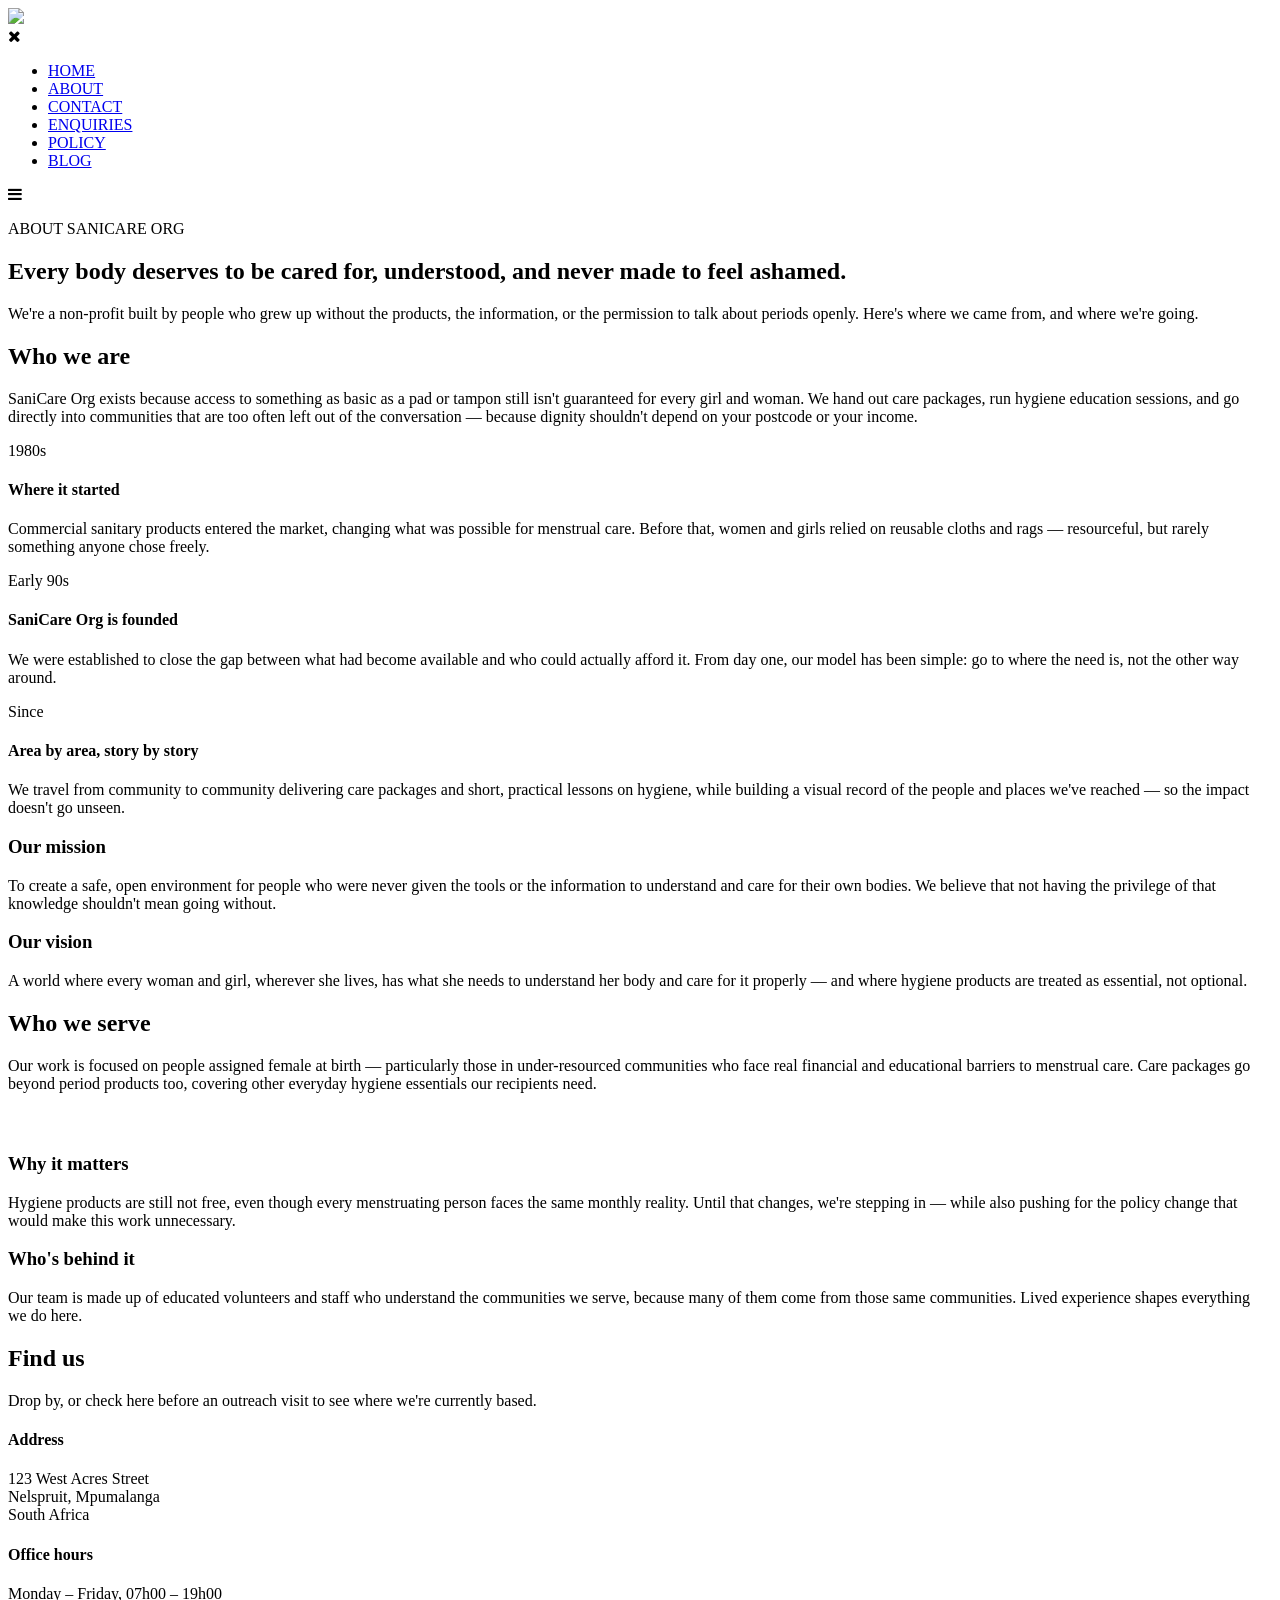
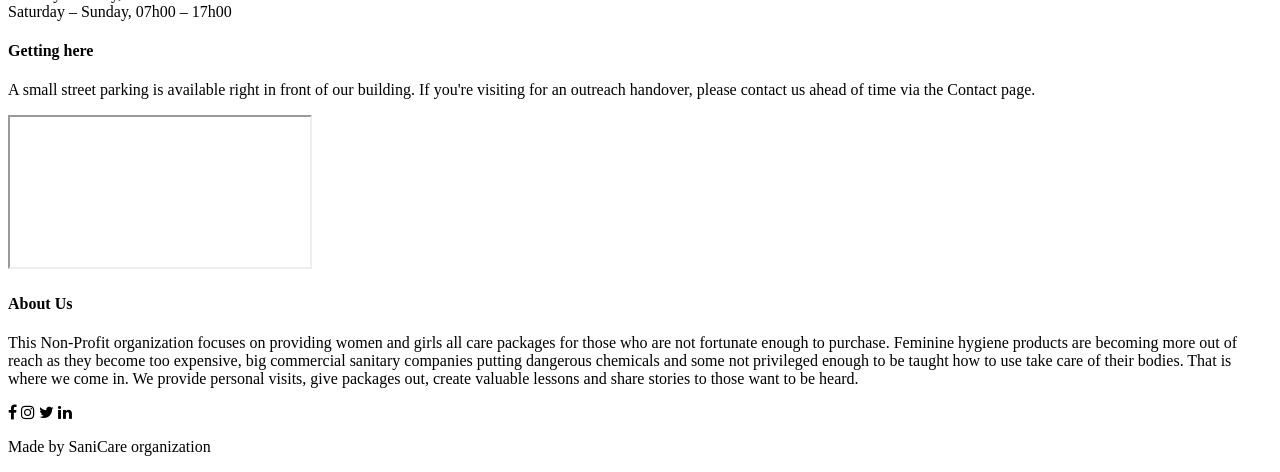
==== about.html @ ce64fb6d "Add files via upload" ====
<!DOCTYPE html>
<html lang="en">
<head>
    <meta charset="UTF-8">
    <meta name="viewport" content="width=device-width, initial-scale=1.0">
    <title>About Us | SaniCare Organization</title>
    <link rel="stylesheet" href="css_file\style.css">
    <link rel="stylesheet" href="https://cdnjs.cloudflare.com/ajax/libs/font-awesome/4.7.0/css/font-awesome.min.css">
</head>
<body>

    <section class="page-hero">
        <nav>
            <a href="index.html"><img src="_images\SaniCare Org Logo (1).png"></a>
            <div class="nav-links" id="navLinks">
                <i class="fa fa-times" onclick="hideMenu()"></i>
                <ul>
                    <li><a href="index.html">HOME</a></li>
                    <li><a href="about.html">ABOUT</a></li>
                    <li><a href="contact.html">CONTACT</a></li>
                    <li><a href="enquiries.html">ENQUIRIES</a></li>
                    <li><a href="policy.html">POLICY</a></li>
                    <li><a href="blog.html">BLOG</a></li>
                </ul>
            </div>
            <i class="fa fa-bars" onclick="showMenu()"></i>
        </nav>
        <p class="crumb">ABOUT SANICARE ORG</p>
        <h1>Every body deserves to be cared for, understood, and never made to feel ashamed.</h1>
        <p>We're a non-profit built by people who grew up without the products, the information, or the permission to talk about periods openly. Here's where we came from, and where we're going.</p>
    </section>

    <section class="about-intro">
        <h2>Who we are</h2>
        <p>SaniCare Org exists because access to something as basic as a pad or tampon still isn't guaranteed for every girl and woman. We hand out care packages, run hygiene education sessions, and go directly into communities that are too often left out of the conversation &mdash; because dignity shouldn't depend on your postcode or your income.</p>
    </section>

    <div class="about-timeline">
        <div class="timeline-item">
            <div class="timeline-mark">1980s</div>
            <div class="timeline-text">
                <h4>Where it started</h4>
                <p>Commercial sanitary products entered the market, changing what was possible for menstrual care. Before that, women and girls relied on reusable cloths and rags &mdash; resourceful, but rarely something anyone chose freely.</p>
            </div>
        </div>
        <div class="timeline-item">
            <div class="timeline-mark">Early 90s</div>
            <div class="timeline-text">
                <h4>SaniCare Org is founded</h4>
                <p>We were established to close the gap between what had become available and who could actually afford it. From day one, our model has been simple: go to where the need is, not the other way around.</p>
            </div>
        </div>
        <div class="timeline-item">
            <div class="timeline-mark">Since</div>
            <div class="timeline-text">
                <h4>Area by area, story by story</h4>
                <p>We travel from community to community delivering care packages and short, practical lessons on hygiene, while building a visual record of the people and places we've reached &mdash; so the impact doesn't go unseen.</p>
            </div>
        </div>
    </div>

    <div class="about-grid">
        <div class="about-card">
            <h3>Our mission</h3>
            <p>To create a safe, open environment for people who were never given the tools or the information to understand and care for their own bodies. We believe that not having the privilege of that knowledge shouldn't mean going without.</p>
        </div>
        <div class="about-card">
            <h3>Our vision</h3>
            <p>A world where every woman and girl, wherever she lives, has what she needs to understand her body and care for it properly &mdash; and where hygiene products are treated as essential, not optional.</p>
        </div>
    </div>

    <div class="about-audience">
        <h2>Who we serve</h2>
        <p>Our work is focused on people assigned female at birth &mdash; particularly those in under-resourced communities who face real financial and educational barriers to menstrual care. Care packages go beyond period products too, covering other everyday hygiene essentials our recipients need.</p>
    </div>

    <div class="about-grid" style="margin-top: 60px;">
        <div class="about-card">
            <h3>Why it matters</h3>
            <p>Hygiene products are still not free, even though every menstruating person faces the same monthly reality. Until that changes, we're stepping in &mdash; while also pushing for the policy change that would make this work unnecessary.</p>
        </div>
        <div class="about-card">
            <h3>Who's behind it</h3>
            <p>Our team is made up of educated volunteers and staff who understand the communities we serve, because many of them come from those same communities. Lived experience shapes everything we do here.</p>
        </div>
    </div>

    <section class="about-location">
        <h2>Find us</h2>
        <p class="location-lead">Drop by, or check here before an outreach visit to see where we're currently based.</p>

        <div class="location-wrap">
            <div class="location-info">
                <h4>Address</h4>
                <p>
                123 West Acres Street<br>
                Nelspruit, Mpumalanga<br>
                South Africa</p>

                <h4>Office hours</h4>
                <p>Monday &ndash; Friday, 07h00 &ndash; 19h00
                <br>Saturday &ndash; Sunday, 07h00 &ndash; 17h00</br>
                </p>

                <h4>Getting here</h4>
                <p>A small street parking is available right in front of our building. If you're visiting for an outreach handover, please contact us ahead of time via the Contact page.</p>
            </div>

            <div class="location-map">
                <iframe
                    src="https://maps.google.com/maps?q=Nelspruit,South+Africa&z=12&output=embed"
                    title="SaniCare Org Location Map"
                    loading="lazy"
                    referrerpolicy="no-referrer-when-downgrade">
                </iframe>
            </div>
        </div>
    </section>

    <section class="footer">
        <h4>About Us</h4>
        <p>This Non-Profit organization focuses on providing women and girls all care packages for those who are not fortunate enough to purchase. Feminine hygiene products are becoming more out of reach as they become too expensive, big commercial sanitary companies putting dangerous chemicals and some not privileged enough to be taught how to use take care of their bodies. That is where we come in. We provide personal visits, give packages out, create valuable lessons and share stories to those want to be heard.</p>
        <div class="icons">
            <i class="fa fa-facebook"></i>
            <i class="fa fa-instagram"></i>
            <i class="fa fa-twitter"></i>
            <i class="fa fa-linkedin"></i>
            <i class="fa fa-tiktok"></i>
        </div>
        <p>Made by SaniCare organization</p>
    </section>

    <script>
        var navLinks = document.getElementById("navLinks");
        function showMenu(){ navLinks.style.right = "0"; }
        function hideMenu(){ navLinks.style.right = "-200px"; }
    </script>
</body>
</html>
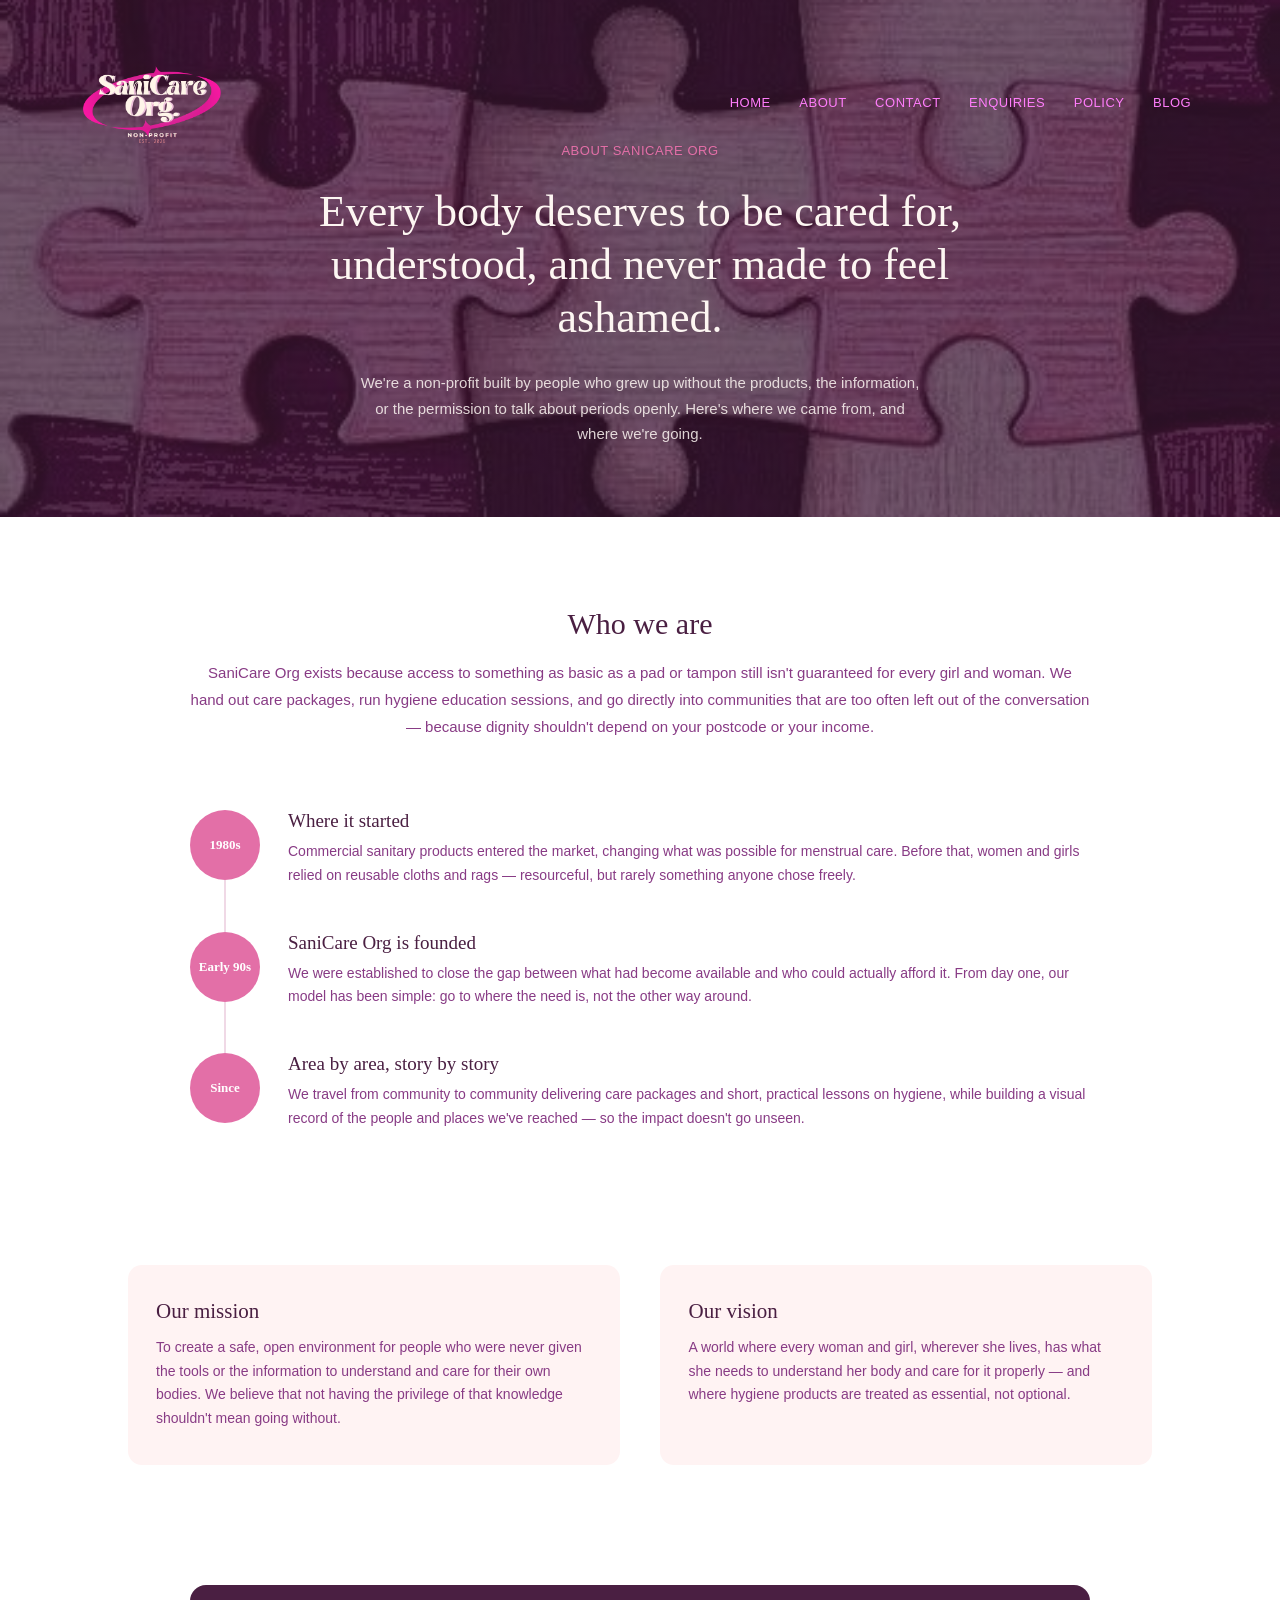
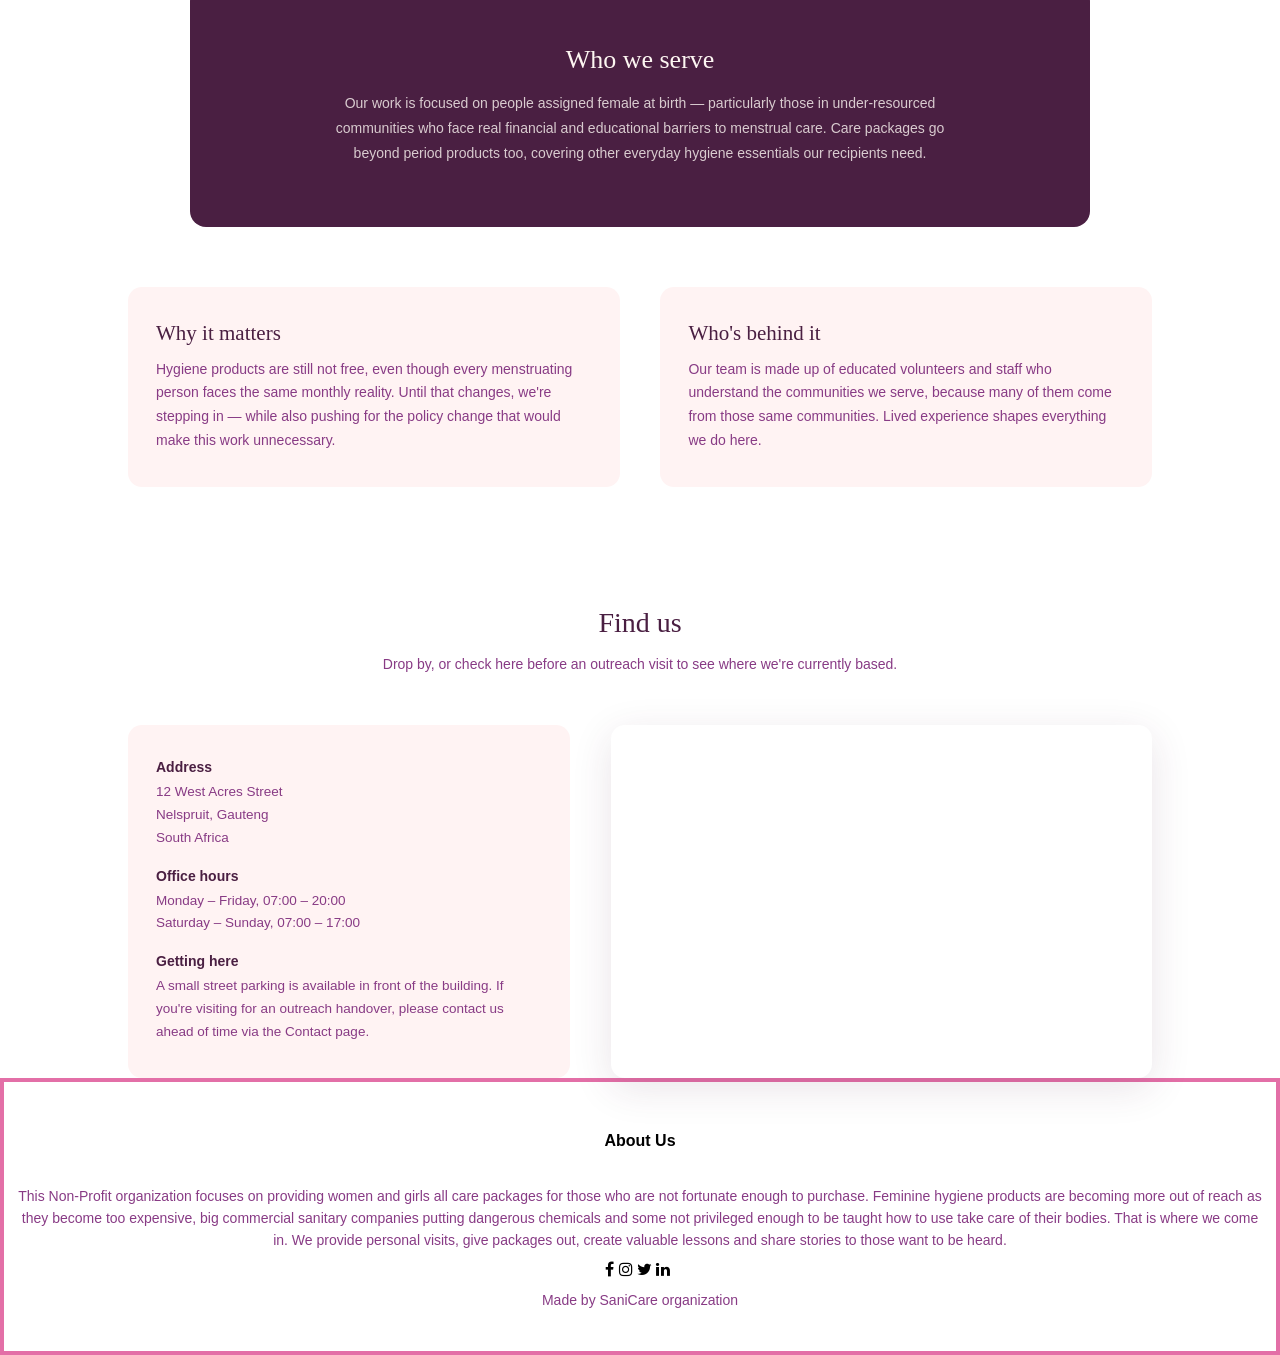
==== commit e7898963: "Add files via upload" ====
--- a/about.html
+++ b/about.html
@@ -4,14 +4,14 @@
     <meta charset="UTF-8">
     <meta name="viewport" content="width=device-width, initial-scale=1.0">
     <title>About Us | SaniCare Organization</title>
-    <link rel="stylesheet" href="css_file\style.css">
+    <link rel="stylesheet" href="css_file/style.css">
     <link rel="stylesheet" href="https://cdnjs.cloudflare.com/ajax/libs/font-awesome/4.7.0/css/font-awesome.min.css">
 </head>
 <body>
 
     <section class="page-hero">
         <nav>
-            <a href="index.html"><img src="_images\SaniCare Org Logo (1).png"></a>
+            <a href="index.html"><img src="_images/SaniCare Org Logo (1).png"></a>
             <div class="nav-links" id="navLinks">
                 <i class="fa fa-times" onclick="hideMenu()"></i>
                 <ul>
@@ -93,24 +93,23 @@
         <div class="location-wrap">
             <div class="location-info">
                 <h4>Address</h4>
-                <p>
-                123 West Acres Street<br>
-                Nelspruit, Mpumalanga<br>
+                <p>12 West Acres Street<br>
+                Nelspruit, Gauteng<br>
                 South Africa</p>
 
                 <h4>Office hours</h4>
-                <p>Monday &ndash; Friday, 07h00 &ndash; 19h00
-                <br>Saturday &ndash; Sunday, 07h00 &ndash; 17h00</br>
+                <p>Monday &ndash; Friday, 07:00 &ndash; 20:00
+                <br>Saturday &ndash; Sunday, 07:00 &ndash; 17:00</br>
                 </p>
 
                 <h4>Getting here</h4>
-                <p>A small street parking is available right in front of our building. If you're visiting for an outreach handover, please contact us ahead of time via the Contact page.</p>
+                <p>A small street parking is available in front of the building. If you're visiting for an outreach handover, please contact us ahead of time via the Contact page.</p>
             </div>
 
             <div class="location-map">
                 <iframe
                     src="https://maps.google.com/maps?q=Nelspruit,South+Africa&z=12&output=embed"
-                    title="SaniCare Org Location Map"
+                    title="SaniCare Org location map"
                     loading="lazy"
                     referrerpolicy="no-referrer-when-downgrade">
                 </iframe>
--- a/css_file/style.css
+++ b/css_file/style.css
@@ -0,0 +1,1353 @@
+@import url('https://fonts.googleapis.com/css2?family=Fraunces:opsz,wght@9..144,400;9..144,500;9..144,600&family=Work+Sans:wght@400;500;600&display=swap');
+
+*{
+    margin: 0;
+    padding: 0;
+}
+
+:root{
+    --plum: #4a1f42;
+    --rose: #e36fa7;
+    --rose-deep: #c14f85;
+    --cream: #fdf6f2;
+}
+
+body{
+    font-family: 'Work Sans', sans-serif;
+}
+
+.header{
+    min-height: 100vh;
+    width: 100%;
+    background-image: linear-gradient(rgba(58,22,50,0.6), rgba(58,22,50,0.6)), url("../_images/pink puzzle banner.jpg");
+    background-position: center;
+    background-size: cover;
+    position: relative;
+    overflow: hidden;
+}
+nav {
+    display: flex;
+    padding: 2% 6%;
+    justify-content: space-between;
+    align-items: center;
+}
+
+ nav img{
+    width: 150px;
+ }
+
+ .nav-links{
+    flex: 1;
+    text-align: right;
+ }
+
+ .nav-links ul li{
+    list-style: none;
+    display: inline-block;
+    padding: 8px 12px;
+    position: relative;
+ }
+
+ .nav-links ul li a{
+    color: #ff7dfb;
+    text-decoration: none;
+    font-family: 'Work Sans', sans-serif;
+    font-size: 13px;
+    font-weight: 500;
+    letter-spacing: 0.04em;
+ }
+
+.nav-links ul li::after{
+    content: '';
+    width: 0%;
+    height: 2px;
+    background: #e36fa7;
+    display: block;
+    margin: auto;
+    transition: width 1s ease;
+}
+
+.nav-links ul li:hover::after{
+    width: 100%;
+}
+
+.text-box{
+    width: 90%;
+    max-width: 720px;
+    color: var(--cream);
+    position: absolute;
+    top: 50%;
+    left: 50%;
+    transform: translate(-50%, -50%);
+    text-align: center;
+}
+
+.text-box h1{
+    font-family: 'Fraunces', serif;
+    font-weight: 500;
+    font-size: 52px;
+    line-height: 1.15;
+    letter-spacing: -0.01em;
+}
+
+.text-box h2{
+    font-family: 'Work Sans', sans-serif;
+    font-weight: 400;
+    font-size: 17px;
+    letter-spacing: 0.02em;
+    color: var(--rose);
+    margin-top: 18px;
+}
+
+.text-box p{
+    margin: 20px 0 12px;
+    font-size: 15px;
+    line-height: 1.7;
+    color: rgba(253, 246, 242, 0.85);
+    font-family: 'Work Sans', sans-serif;
+}
+
+.text-box h4{
+    font-family: 'Fraunces', serif;
+    font-weight: 400;
+    font-style: italic;
+    font-size: 18px;
+    line-height: 1.6;
+    color: var(--cream);
+    margin: 6px 0 36px;
+}
+
+.hero-btn{
+    display: inline-block;
+    text-decoration: none;
+    color: var(--plum);
+    border: none;
+    border-radius: 999px;
+    padding: 14px 38px;
+    font-family: 'Work Sans', sans-serif;
+    font-size: 14px;
+    font-weight: 600;
+    letter-spacing: 0.03em;
+    background: var(--cream);
+    position: relative;
+    cursor: pointer;
+    transition: background 0.25s ease, color 0.25s ease, transform 0.25s ease;
+}
+
+.hero-btn:hover{
+    background: var(--rose);
+    color: #fff;
+    transform: translateY(-2px);
+}
+
+nav .fa{
+    display: none;
+}
+
+@media(max-width: 700px){
+    .text-box h1{
+        font-size: 34px;
+    }
+
+    .text-box h4{
+        font-size: 15px;
+    }
+
+    .nav-links ul li{
+        display: block;
+    }
+
+    .nav-links{
+        position: absolute;
+        background: #e36fa7;
+        height: 100vh;
+        width: 200px;
+        top: 0;
+        right: -200px;
+        text-align: left;
+        z-index: 2;
+        transition: right 0.5s ease-in-out;
+    }
+
+nav .fa{
+    display: block;
+    color: #000000;
+    margin: 10px;
+    font-size: 22px;
+    cursor: pointer;
+    position: relative;
+    z-index: 3;
+ }
+
+ .nav-links ul{
+    padding: 30px;
+ }
+}
+
+/*--------- Services -------*/
+
+.services{
+    width: 80%;
+    margin: auto;
+    text-align: center;
+    padding-top: 100px;
+}
+h1{
+    font-size: 36px;
+    font-weight: 600;
+}
+
+p{
+    color: #883b85;
+    font-size: 14px;
+    font-weight: 300;
+    line-height: 22px;
+    padding: 10px;
+}
+
+.row{
+    margin-top: 5%;
+    display: flex;
+    justify-content: space-between;
+    flex-wrap: wrap;
+}
+
+.services-col{
+    flex-basis: 31%;
+    background: #fff3f3;
+    border-radius: 10px;
+    margin-bottom: 5%;
+    padding: 20px 12px;
+    box-sizing: border-box;
+    transition: 0.5s;
+}
+
+h3{
+    text-align: center;
+    font-weight: 600;
+    margin: 10px 0;
+}
+
+.services-col:hover{
+    box-shadow: 0 0 20px 0px rgba(0, 0, 0, 0.2);
+
+}
+
+@media(max-width: 700px){
+    .row{
+        flex-direction: column;
+    }
+}
+
+/*--------- Pay Methods -------*/
+
+.paymethods{
+    width: 80%;
+    margin: auto;
+    text-align: center;
+    padding-top: 50px;
+}
+
+.paymethods-col{
+    flex-basis: 32%;
+    border-radius: 10px;
+    margin-bottom: 30px;
+    position: relative;
+    overflow: hidden;
+}
+
+.paymethods-col img{
+    width: 100%;
+    display: block;
+}
+
+.layer{
+    background: rgba(226, 0, 0, 0.7);
+    height: 100%;
+    width: 100%;
+    position: absolute;
+    top: 0;
+    left: 0;
+}
+
+.layer:hover{
+    background: rgba(226, 0, 0, 0.7);
+}
+
+.layer h3{
+    width: 100%;
+    font-weight: 500;
+    color: bisque;
+    font-size: 26px;
+    bottom: 0;
+    left: 50%;
+    transform: translateX(-50%);
+    position: absolute;
+    transition: 0.5s;
+}
+
+.layer:hover h3{
+bottom: 49%;
+opacity: 1;
+}
+
+/*--------- Email Subscription -------*/
+
+.emailsubscription{
+    margin: 100px auto;
+    width: 80%;
+    background-image: linear-gradient(rgba(0,0,0,0.7), rgba(0,0,0,0.7)), url("../_images/women in pink.jpg");
+    background-position: center;
+    background-size: cover;
+    border-radius: 10px;
+    text-align: center;
+    padding: 100px 0;
+}
+
+.emailsubscription h2{
+    color: #fff;
+    margin-bottom: 12px;
+    padding: 0;
+    font-family: 'Fraunces', serif;
+    font-weight: 500;
+    font-size: 34px;
+}
+
+.emailsubscription p{
+    color: rgba(255,255,255,0.85);
+    margin-bottom: 36px;
+}
+
+.subscribe-form{
+    display: flex;
+    justify-content: center;
+    align-items: center;
+    gap: 12px;
+    flex-wrap: wrap;
+}
+
+.subscribe-input{
+    font-family: 'Work Sans', sans-serif;
+    font-size: 14px;
+    color: var(--plum);
+    background: var(--cream);
+    border: none;
+    border-radius: 999px;
+    padding: 14px 24px;
+    width: 320px;
+    max-width: 80vw;
+}
+
+.subscribe-input::placeholder{
+    color: #a3819c;
+}
+
+.subscribe-input:focus{
+    outline: 2px solid var(--rose);
+    outline-offset: 2px;
+}
+
+.subscribe-btn{
+    font-family: 'Work Sans', sans-serif;
+    font-size: 14px;
+    font-weight: 600;
+    letter-spacing: 0.03em;
+    color: #fff;
+    background: var(--rose);
+    border: none;
+    border-radius: 999px;
+    padding: 14px 32px;
+    cursor: pointer;
+    transition: background 0.25s ease, transform 0.25s ease;
+}
+
+.subscribe-btn:hover{
+    background: var(--rose-deep);
+    transform: translateY(-2px);
+}
+
+@media(max-width: 700px){
+    .emailsubscription h2{
+        font-size: 24px;
+    }
+
+    .subscribe-form{
+        flex-direction: column;
+    }
+
+    .subscribe-input{
+        width: 80vw;
+    }
+}
+
+/* ------------ Footer ----------*/
+
+.footer{
+    width: 100%;
+    box-sizing: border-box;
+    text-align: center;
+    padding: 30px 0;
+    border: 4px solid var(--rose);
+}
+
+.footer h4{
+    margin-bottom: 25px;
+    margin-top: 20px;
+    font-weight: 600;
+}
+
+/* ------------ Login / Signup ----------*/
+
+.auth-page{
+    min-height: 100vh;
+    width: 100%;
+    background: linear-gradient(rgba(58,22,50,0.06), rgba(58,22,50,0.06)), var(--cream);
+}
+
+.auth-page nav{
+    padding: 2% 6%;
+}
+
+.auth-wrap{
+    display: flex;
+    justify-content: center;
+    align-items: center;
+    padding: 40px 20px 80px;
+}
+
+.auth-card{
+    width: 100%;
+    max-width: 420px;
+    background: #fff;
+    border-radius: 16px;
+    padding: 40px 36px;
+    box-shadow: 0 10px 40px rgba(74, 31, 66, 0.12);
+}
+
+.auth-tabs{
+    display: flex;
+    background: #fff3f3;
+    border-radius: 999px;
+    padding: 4px;
+    margin-bottom: 32px;
+}
+
+.auth-tab{
+    flex: 1;
+    border: none;
+    background: transparent;
+    font-family: 'Work Sans', sans-serif;
+    font-size: 14px;
+    font-weight: 600;
+    color: var(--plum);
+    padding: 10px 0;
+    border-radius: 999px;
+    cursor: pointer;
+    transition: background 0.25s ease, color 0.25s ease;
+}
+
+.auth-tab.active{
+    background: var(--rose);
+    color: #fff;
+}
+
+.auth-form h2{
+    font-family: 'Fraunces', serif;
+    font-weight: 500;
+    font-size: 28px;
+    color: var(--plum);
+    text-align: center;
+}
+
+.auth-subtext{
+    text-align: center;
+    color: #883b85;
+    font-size: 13px;
+    margin: 8px 0 28px;
+    padding: 0;
+}
+
+.auth-form label{
+    display: block;
+    font-family: 'Work Sans', sans-serif;
+    font-size: 12px;
+    font-weight: 600;
+    color: var(--plum);
+    margin: 16px 0 6px;
+    text-align: left;
+}
+
+.auth-form input{
+    width: 100%;
+    box-sizing: border-box;
+    font-family: 'Work Sans', sans-serif;
+    font-size: 14px;
+    color: var(--plum);
+    background: #fdf6f2;
+    border: 1px solid #f0d9e6;
+    border-radius: 10px;
+    padding: 12px 16px;
+}
+
+.auth-form input:focus{
+    outline: none;
+    border-color: var(--rose);
+}
+
+.auth-submit{
+    width: 100%;
+    margin-top: 28px;
+    font-family: 'Work Sans', sans-serif;
+    font-size: 14px;
+    font-weight: 600;
+    letter-spacing: 0.03em;
+    color: #fff;
+    background: var(--rose);
+    border: none;
+    border-radius: 999px;
+    padding: 14px 0;
+    cursor: pointer;
+    transition: background 0.25s ease, transform 0.25s ease;
+}
+
+.auth-submit:hover{
+    background: var(--rose-deep);
+    transform: translateY(-2px);
+}
+
+.auth-switch{
+    text-align: center;
+    font-size: 13px;
+    color: #883b85;
+    margin-top: 20px;
+    padding: 0;
+}
+
+.auth-switch a{
+    color: var(--rose-deep);
+    font-weight: 600;
+    text-decoration: none;
+}
+/* ==========================================================
+   Interior Page Hero (About / Contact / Enquiries / Policy / Blog)
+   ========================================================== */
+
+.page-hero{
+    min-height: 46vh;
+    width: 100%;
+    background-image: linear-gradient(rgba(58,22,50,0.72), rgba(58,22,50,0.72)), url("../_images/pink puzzle banner.jpg");
+    background-position: center;
+    background-size: cover;
+    display: flex;
+    flex-direction: column;
+    align-items: center;
+    justify-content: center;
+    text-align: center;
+    padding: 40px 20px 60px;
+    box-sizing: border-box;
+}
+
+.page-hero nav{
+    width: 100%;
+    position: absolute;
+    top: 0;
+    left: 0;
+    padding: 2% 6%;
+    box-sizing: border-box;
+}
+
+.page-hero .crumb{
+    color: var(--rose);
+    font-family: 'Work Sans', sans-serif;
+    font-size: 13px;
+    font-weight: 500;
+    letter-spacing: 0.04em;
+    margin-top: 90px;
+}
+
+.page-hero h1{
+    font-family: 'Fraunces', serif;
+    font-weight: 500;
+    font-size: 44px;
+    color: var(--cream);
+    line-height: 1.2;
+    margin-top: 14px;
+    max-width: 680px;
+}
+
+.page-hero p{
+    color: rgba(253,246,242,0.85);
+    max-width: 560px;
+    margin: 16px auto 0;
+    font-size: 15px;
+    line-height: 1.7;
+}
+
+@media(max-width: 700px){
+    .page-hero h1{ font-size: 30px; }
+    .page-hero{ min-height: 40vh; }
+}
+
+/* ==========================================================
+   About Page
+   ========================================================== */
+
+.about-intro{
+    width: 78%;
+    max-width: 900px;
+    margin: 90px auto 0;
+    text-align: center;
+}
+
+.about-intro h2{
+    font-family: 'Fraunces', serif;
+    font-weight: 500;
+    font-size: 30px;
+    color: var(--plum);
+}
+
+.about-intro p{
+    font-size: 15px;
+    line-height: 1.8;
+    color: #883b85;
+    margin-top: 18px;
+    padding: 0;
+}
+
+.about-timeline{
+    width: 80%;
+    max-width: 900px;
+    margin: 70px auto 0;
+}
+
+.timeline-item{
+    display: flex;
+    gap: 28px;
+    padding-bottom: 44px;
+    position: relative;
+}
+
+.timeline-item::before{
+    content: '';
+    position: absolute;
+    left: 34px;
+    top: 70px;
+    bottom: 0;
+    width: 2px;
+    background: #f0d9e6;
+}
+
+.timeline-item:last-child::before{
+    display: none;
+}
+
+.timeline-mark{
+    flex-shrink: 0;
+    width: 70px;
+    height: 70px;
+    border-radius: 50%;
+    background: var(--rose);
+    color: #fff;
+    display: flex;
+    align-items: center;
+    justify-content: center;
+    font-family: 'Fraunces', serif;
+    font-size: 13px;
+    font-weight: 600;
+    text-align: center;
+}
+
+.timeline-text h4{
+    font-family: 'Fraunces', serif;
+    font-weight: 500;
+    color: var(--plum);
+    font-size: 19px;
+    margin-bottom: 8px;
+}
+
+.timeline-text p{
+    color: #883b85;
+    font-size: 14px;
+    line-height: 1.7;
+    padding: 0;
+}
+
+.about-grid{
+    width: 80%;
+    max-width: 1100px;
+    margin: 90px auto 0;
+    display: flex;
+    gap: 4%;
+    flex-wrap: wrap;
+}
+
+.about-card{
+    flex: 1;
+    min-width: 260px;
+    background: #fff3f3;
+    border-radius: 14px;
+    padding: 34px 28px;
+    margin-bottom: 30px;
+    box-sizing: border-box;
+}
+
+.about-card h3{
+    font-family: 'Fraunces', serif;
+    font-weight: 500;
+    color: var(--plum);
+    text-align: left;
+    font-size: 21px;
+    margin: 0 0 12px;
+}
+
+.about-card p{
+    color: #883b85;
+    font-size: 14px;
+    line-height: 1.7;
+    padding: 0;
+}
+
+.about-audience{
+    width: 80%;
+    max-width: 900px;
+    margin: 90px auto 0;
+    text-align: center;
+    background: var(--plum);
+    border-radius: 16px;
+    padding: 60px 40px;
+    box-sizing: border-box;
+}
+
+.about-audience h2{
+    font-family: 'Fraunces', serif;
+    font-weight: 500;
+    font-size: 26px;
+    color: var(--cream);
+}
+
+.about-audience p{
+    color: rgba(253,246,242,0.8);
+    font-size: 14px;
+    line-height: 1.8;
+    max-width: 620px;
+    margin: 16px auto 0;
+    padding: 0;
+}
+
+@media(max-width: 700px){
+    .timeline-item{ gap: 18px; }
+    .timeline-mark{ width: 56px; height: 56px; font-size: 11px; }
+}
+
+/* ==========================================================
+   Contact Page
+   ========================================================== */
+
+.contact-wrap{
+    width: 82%;
+    max-width: 1100px;
+    margin: 90px auto;
+    display: flex;
+    gap: 5%;
+    flex-wrap: wrap;
+}
+
+.contact-info{
+    flex: 1;
+    min-width: 280px;
+}
+
+.contact-info h2{
+    font-family: 'Fraunces', serif;
+    font-weight: 500;
+    font-size: 28px;
+    color: var(--plum);
+    text-align: left;
+}
+
+.contact-info > p{
+    color: #883b85;
+    font-size: 14px;
+    line-height: 1.8;
+    text-align: left;
+    padding: 14px 0 30px;
+}
+
+.contact-detail{
+    display: flex;
+    align-items: flex-start;
+    gap: 16px;
+    margin-bottom: 26px;
+}
+
+.contact-detail i{
+    width: 42px;
+    height: 42px;
+    flex-shrink: 0;
+    border-radius: 50%;
+    background: #fff3f3;
+    color: var(--rose-deep);
+    display: flex;
+    align-items: center;
+    justify-content: center;
+    font-size: 16px;
+}
+
+.contact-detail h4{
+    font-family: 'Work Sans', sans-serif;
+    font-weight: 600;
+    color: var(--plum);
+    font-size: 14px;
+    margin-bottom: 4px;
+}
+
+.contact-detail p{
+    color: #883b85;
+    font-size: 13px;
+    line-height: 1.6;
+    padding: 0;
+    text-align: left;
+}
+
+.contact-detail a{
+    color: #883b85;
+    text-decoration: none;
+}
+
+.contact-social{
+    display: flex;
+    gap: 14px;
+    margin-top: 30px;
+}
+
+.contact-social i{
+    width: 38px;
+    height: 38px;
+    border-radius: 50%;
+    background: var(--rose);
+    color: #fff;
+    display: flex;
+    align-items: center;
+    justify-content: center;
+    cursor: pointer;
+    transition: background 0.25s ease, transform 0.25s ease;
+}
+
+.contact-social i:hover{
+    background: var(--rose-deep);
+    transform: translateY(-2px);
+}
+
+.contact-form-card{
+    flex: 1;
+    min-width: 300px;
+    background: #fff;
+    border-radius: 16px;
+    padding: 40px 36px;
+    box-shadow: 0 10px 40px rgba(74, 31, 66, 0.1);
+    box-sizing: border-box;
+    height: fit-content;
+}
+
+.contact-form-card h3{
+    font-family: 'Fraunces', serif;
+    font-weight: 500;
+    color: var(--plum);
+    text-align: left;
+    font-size: 20px;
+    margin-bottom: 22px;
+}
+
+.contact-form-card label{
+    display: block;
+    font-family: 'Work Sans', sans-serif;
+    font-size: 12px;
+    font-weight: 600;
+    color: var(--plum);
+    margin: 16px 0 6px;
+    text-align: left;
+}
+
+.contact-form-card label:first-of-type{
+    margin-top: 0;
+}
+
+.contact-form-card input,
+.contact-form-card select,
+.contact-form-card textarea{
+    width: 100%;
+    box-sizing: border-box;
+    font-family: 'Work Sans', sans-serif;
+    font-size: 14px;
+    color: var(--plum);
+    background: #fdf6f2;
+    border: 1px solid #f0d9e6;
+    border-radius: 10px;
+    padding: 12px 16px;
+    resize: vertical;
+}
+
+.contact-form-card input:focus,
+.contact-form-card select:focus,
+.contact-form-card textarea:focus{
+    outline: none;
+    border-color: var(--rose);
+}
+
+.contact-submit{
+    width: 100%;
+    margin-top: 26px;
+    font-family: 'Work Sans', sans-serif;
+    font-size: 14px;
+    font-weight: 600;
+    letter-spacing: 0.03em;
+    color: #fff;
+    background: var(--rose);
+    border: none;
+    border-radius: 999px;
+    padding: 14px 0;
+    cursor: pointer;
+    transition: background 0.25s ease, transform 0.25s ease;
+}
+
+.contact-submit:hover{
+    background: var(--rose-deep);
+    transform: translateY(-2px);
+}
+
+@media(max-width: 700px){
+    .contact-wrap{ margin: 60px auto; }
+}
+
+/* ==========================================================
+   Enquiries Page
+   ========================================================== */
+
+.enquiry-alert{
+    width: 80%;
+    max-width: 900px;
+    margin: 70px auto 0;
+    background: #fff3f3;
+    border-left: 4px solid var(--rose);
+    border-radius: 8px;
+    padding: 22px 28px;
+    box-sizing: border-box;
+    display: flex;
+    align-items: flex-start;
+    gap: 16px;
+}
+
+.enquiry-alert i{
+    color: var(--rose-deep);
+    font-size: 20px;
+    margin-top: 2px;
+}
+
+.enquiry-alert p{
+    color: var(--plum);
+    font-size: 13.5px;
+    line-height: 1.7;
+    padding: 0;
+    text-align: left;
+}
+
+.enquiry-categories{
+    width: 80%;
+    max-width: 1100px;
+    margin: 60px auto 0;
+    display: flex;
+    justify-content: space-between;
+    flex-wrap: wrap;
+}
+
+.enquiry-cat{
+    flex-basis: 23%;
+    background: #fff3f3;
+    border-radius: 10px;
+    padding: 26px 18px;
+    margin-bottom: 24px;
+    box-sizing: border-box;
+    text-align: center;
+    transition: 0.4s;
+}
+
+.enquiry-cat:hover{
+    box-shadow: 0 0 20px 0px rgba(0,0,0,0.12);
+}
+
+.enquiry-cat i{
+    font-size: 24px;
+    color: var(--rose-deep);
+    margin-bottom: 12px;
+    display: block;
+}
+
+.enquiry-cat h4{
+    font-family: 'Work Sans', sans-serif;
+    font-weight: 600;
+    color: var(--plum);
+    font-size: 14px;
+    margin-bottom: 8px;
+}
+
+.enquiry-cat p{
+    font-size: 12.5px;
+    color: #883b85;
+    line-height: 1.6;
+    padding: 0;
+}
+
+.enquiry-form-section{
+    width: 70%;
+    max-width: 760px;
+    margin: 80px auto 100px;
+    background: #fff;
+    border-radius: 16px;
+    padding: 48px 44px;
+    box-shadow: 0 10px 40px rgba(74, 31, 66, 0.1);
+    box-sizing: border-box;
+}
+
+.enquiry-form-section h2{
+    font-family: 'Fraunces', serif;
+    font-weight: 500;
+    font-size: 26px;
+    color: var(--plum);
+    text-align: left;
+}
+
+.enquiry-form-section > p{
+    color: #883b85;
+    font-size: 13.5px;
+    text-align: left;
+    padding: 10px 0 10px;
+}
+
+.enquiry-form-section label{
+    display: block;
+    font-family: 'Work Sans', sans-serif;
+    font-size: 12px;
+    font-weight: 600;
+    color: var(--plum);
+    margin: 18px 0 6px;
+    text-align: left;
+}
+
+.enquiry-form-section input,
+.enquiry-form-section select,
+.enquiry-form-section textarea{
+    width: 100%;
+    box-sizing: border-box;
+    font-family: 'Work Sans', sans-serif;
+    font-size: 14px;
+    color: var(--plum);
+    background: #fdf6f2;
+    border: 1px solid #f0d9e6;
+    border-radius: 10px;
+    padding: 12px 16px;
+    resize: vertical;
+}
+
+.enquiry-form-section input:focus,
+.enquiry-form-section select:focus,
+.enquiry-form-section textarea:focus{
+    outline: none;
+    border-color: var(--rose);
+}
+
+.enquiry-row{
+    display: flex;
+    gap: 20px;
+}
+
+.enquiry-row > div{
+    flex: 1;
+}
+
+.enquiry-submit{
+    width: 100%;
+    margin-top: 28px;
+    font-family: 'Work Sans', sans-serif;
+    font-size: 14px;
+    font-weight: 600;
+    letter-spacing: 0.03em;
+    color: #fff;
+    background: var(--rose);
+    border: none;
+    border-radius: 999px;
+    padding: 14px 0;
+    cursor: pointer;
+    transition: background 0.25s ease, transform 0.25s ease;
+}
+
+.enquiry-submit:hover{
+    background: var(--rose-deep);
+    transform: translateY(-2px);
+}
+
+@media(max-width: 700px){
+    .enquiry-cat{ flex-basis: 47%; }
+    .enquiry-form-section{ width: 88%; padding: 34px 24px; }
+    .enquiry-row{ flex-direction: column; gap: 0; }
+}
+
+/* ==========================================================
+   Policy Page
+   ========================================================== */
+
+.policy-wrap{
+    width: 78%;
+    max-width: 880px;
+    margin: 90px auto 100px;
+}
+
+.policy-updated{
+    text-align: center;
+    color: #a3819c;
+    font-size: 12.5px;
+    letter-spacing: 0.03em;
+    margin-bottom: 50px;
+}
+
+.policy-section{
+    padding-bottom: 46px;
+    margin-bottom: 46px;
+    border-bottom: 1px solid #f0d9e6;
+}
+
+.policy-section:last-child{
+    border-bottom: none;
+}
+
+.policy-section h2{
+    font-family: 'Fraunces', serif;
+    font-weight: 500;
+    font-size: 23px;
+    color: var(--plum);
+    text-align: left;
+    margin-bottom: 16px;
+}
+
+.policy-section p{
+    color: #883b85;
+    font-size: 14px;
+    line-height: 1.8;
+    text-align: left;
+    padding: 0 0 14px;
+}
+
+.policy-section ul{
+    padding: 0 0 4px 20px;
+}
+
+.policy-section li{
+    color: #883b85;
+    font-size: 14px;
+    line-height: 1.8;
+    margin-bottom: 6px;
+}
+
+/* ==========================================================
+   Blog Page
+   ========================================================== */
+
+.blog-intro{
+    width: 78%;
+    max-width: 800px;
+    margin: 90px auto 0;
+    text-align: center;
+}
+
+.blog-intro h2{
+    font-family: 'Fraunces', serif;
+    font-weight: 500;
+    font-size: 30px;
+    color: var(--plum);
+}
+
+.blog-intro p{
+    color: #883b85;
+    font-size: 15px;
+    line-height: 1.8;
+    margin-top: 16px;
+    padding: 0;
+}
+
+.blog-grid{
+    width: 82%;
+    max-width: 1100px;
+    margin: 70px auto 100px;
+    display: flex;
+    flex-wrap: wrap;
+    justify-content: space-between;
+}
+
+.blog-card{
+    flex-basis: 31%;
+    margin-bottom: 5%;
+    background: #fff;
+    border-radius: 14px;
+    overflow: hidden;
+    box-shadow: 0 6px 24px rgba(74, 31, 66, 0.08);
+    transition: transform 0.35s ease, box-shadow 0.35s ease;
+}
+
+.blog-card:hover{
+    transform: translateY(-4px);
+    box-shadow: 0 14px 34px rgba(74, 31, 66, 0.14);
+}
+
+.blog-thumb{
+    height: 150px;
+    width: 100%;
+    display: flex;
+    align-items: center;
+    justify-content: center;
+}
+
+.blog-thumb i{
+    font-size: 30px;
+    color: rgba(255,255,255,0.9);
+}
+
+.thumb-1{ background: linear-gradient(135deg, var(--rose), var(--rose-deep)); }
+.thumb-2{ background: linear-gradient(135deg, var(--plum), #6b2f5f); }
+.thumb-3{ background: linear-gradient(135deg, #e8a9c4, var(--rose)); }
+.thumb-4{ background: linear-gradient(135deg, var(--rose-deep), var(--plum)); }
+.thumb-5{ background: linear-gradient(135deg, #f0b4cf, var(--rose-deep)); }
+.thumb-6{ background: linear-gradient(135deg, #6b2f5f, var(--plum)); }
+
+.blog-card-body{
+    padding: 24px 22px 28px;
+    text-align: left;
+}
+
+.blog-tag{
+    display: inline-block;
+    color: var(--rose-deep);
+    font-size: 11px;
+    font-weight: 600;
+    letter-spacing: 0.03em;
+    margin-bottom: 10px;
+}
+
+.blog-card-body h3{
+    font-family: 'Fraunces', serif;
+    font-weight: 500;
+    text-align: left;
+    font-size: 17px;
+    color: var(--plum);
+    margin: 0 0 10px;
+}
+
+.blog-card-body p{
+    color: #883b85;
+    font-size: 13px;
+    line-height: 1.7;
+    padding: 0 0 16px;
+}
+
+.blog-meta{
+    display: flex;
+    justify-content: space-between;
+    align-items: center;
+    font-size: 11.5px;
+    color: #a3819c;
+}
+
+.blog-meta a{
+    color: var(--rose-deep);
+    font-weight: 600;
+    text-decoration: none;
+}
+
+@media(max-width: 700px){
+    .blog-grid{ flex-direction: column; }
+    .blog-card{ flex-basis: 100%; }
+}
+
+/* ==========================================================
+   About Page - Location / Map
+   ========================================================== */
+
+.about-location{
+    width: 80%;
+    max-width: 1100px;
+    margin: 90px auto 0;
+}
+
+.about-location > h2{
+    font-family: 'Fraunces', serif;
+    font-weight: 500;
+    font-size: 28px;
+    color: var(--plum);
+    text-align: center;
+}
+
+.about-location > p.location-lead{
+    text-align: center;
+    color: #883b85;
+    font-size: 14px;
+    max-width: 560px;
+    margin: 14px auto 0;
+    padding: 0;
+}
+
+.location-wrap{
+    display: flex;
+    gap: 4%;
+    margin-top: 50px;
+    flex-wrap: wrap;
+}
+
+.location-info{
+    flex: 1;
+    min-width: 260px;
+    background: #fff3f3;
+    border-radius: 14px;
+    padding: 34px 28px;
+    box-sizing: border-box;
+    align-self: flex-start;
+}
+
+.location-info h4{
+    font-family: 'Work Sans', sans-serif;
+    font-weight: 600;
+    color: var(--plum);
+    font-size: 14px;
+    margin: 18px 0 6px;
+}
+
+.location-info h4:first-child{
+    margin-top: 0;
+}
+
+.location-info p{
+    color: #883b85;
+    font-size: 13.5px;
+    line-height: 1.7;
+    text-align: left;
+    padding: 0;
+}
+
+.location-map{
+    flex: 1.4;
+    min-width: 280px;
+    border-radius: 14px;
+    overflow: hidden;
+    box-shadow: 0 10px 40px rgba(74, 31, 66, 0.12);
+    line-height: 0;
+}
+
+.location-map iframe{
+    width: 100%;
+    height: 100%;
+    min-height: 320px;
+    border: 0;
+    display: block;
+}
+
+@media(max-width: 700px){
+    .location-wrap{ margin-top: 34px; }
+    .location-map iframe{ min-height: 260px; }
+}
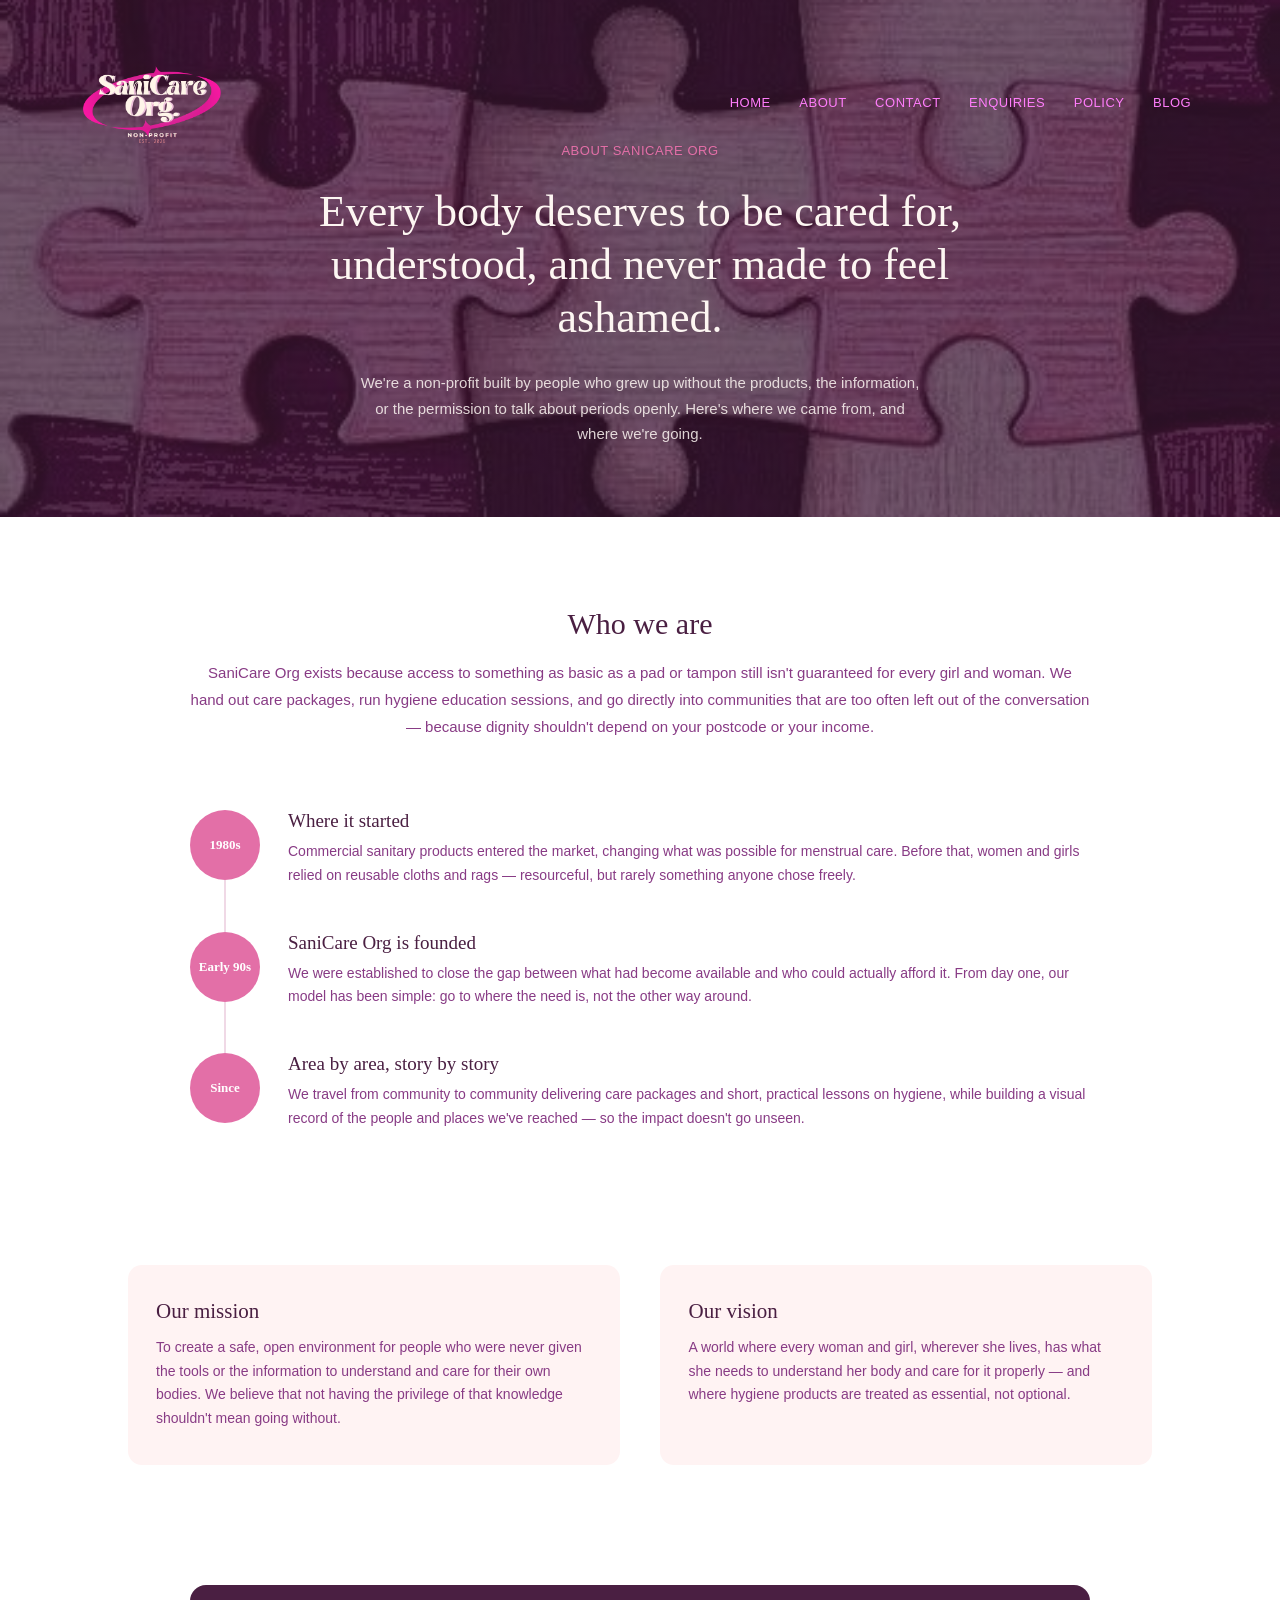
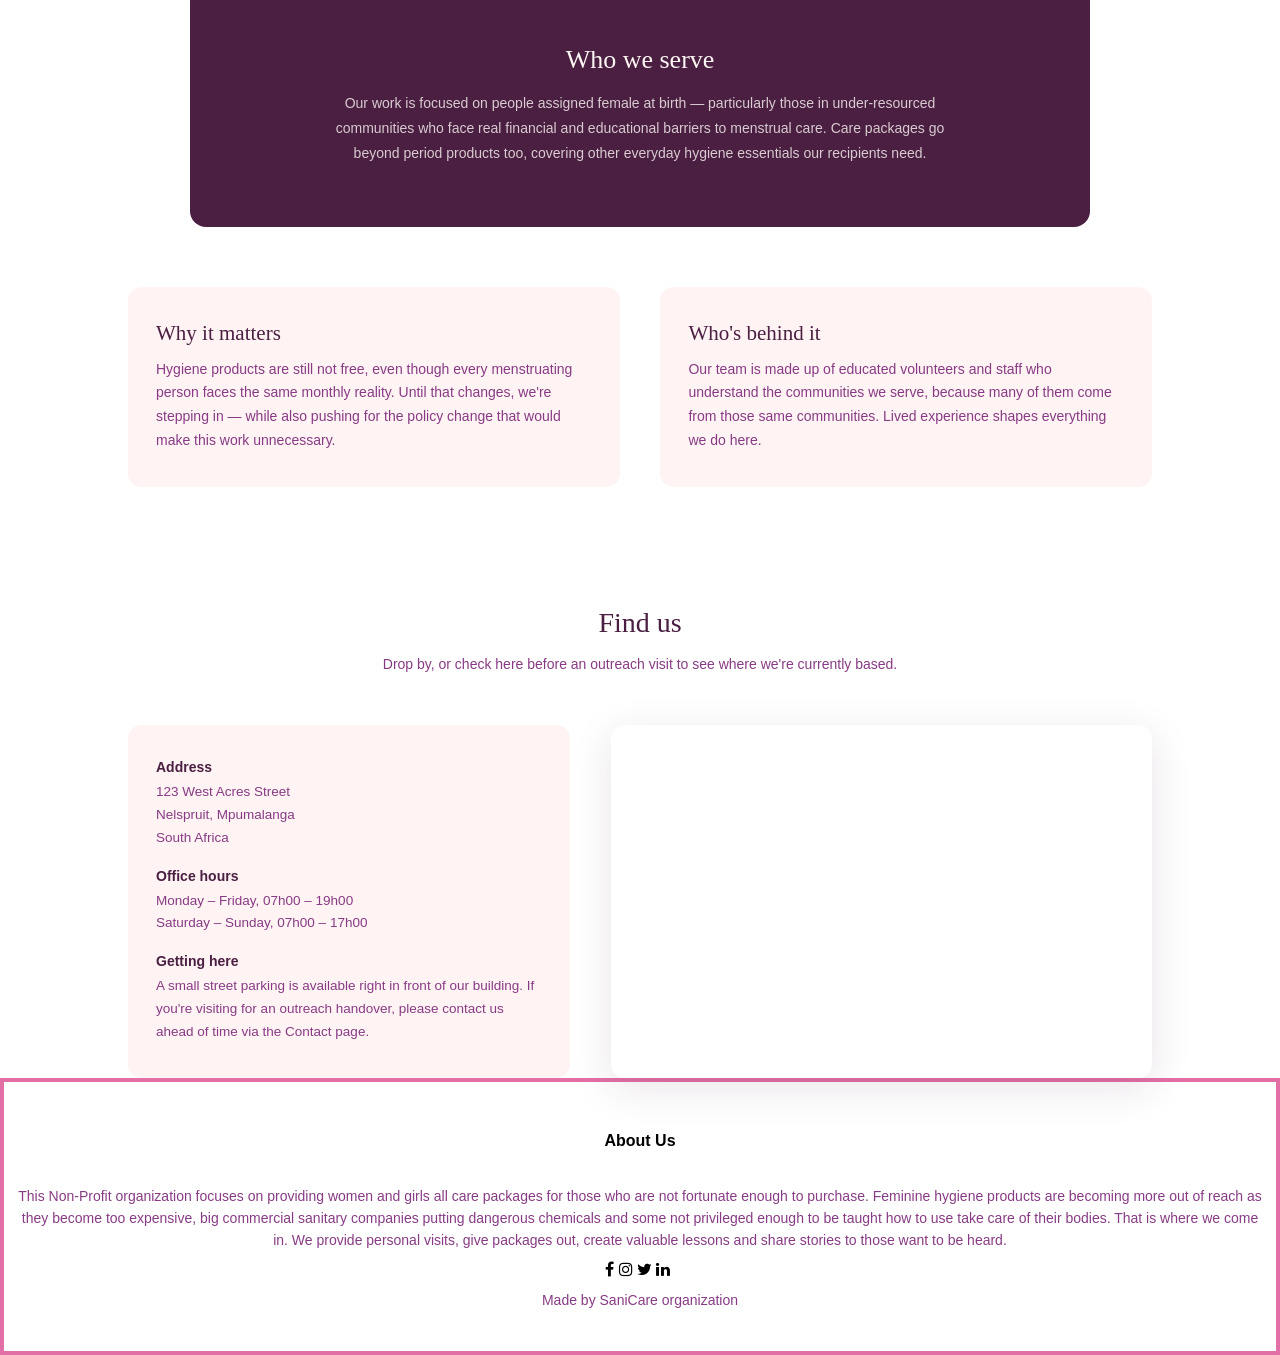
==== commit 8f1cbb9c: "Add files via upload" ====
--- a/about.html
+++ b/about.html
@@ -93,23 +93,24 @@
         <div class="location-wrap">
             <div class="location-info">
                 <h4>Address</h4>
-                <p>12 West Acres Street<br>
-                Nelspruit, Gauteng<br>
+                <p>
+                123 West Acres Street<br>
+                Nelspruit, Mpumalanga<br>
                 South Africa</p>
 
                 <h4>Office hours</h4>
-                <p>Monday &ndash; Friday, 07:00 &ndash; 20:00
-                <br>Saturday &ndash; Sunday, 07:00 &ndash; 17:00</br>
+                <p>Monday &ndash; Friday, 07h00 &ndash; 19h00
+                <br>Saturday &ndash; Sunday, 07h00 &ndash; 17h00
                 </p>
 
                 <h4>Getting here</h4>
-                <p>A small street parking is available in front of the building. If you're visiting for an outreach handover, please contact us ahead of time via the Contact page.</p>
+                <p>A small street parking is available right in front of our building. If you're visiting for an outreach handover, please contact us ahead of time via the Contact page.</p>
             </div>
 
             <div class="location-map">
                 <iframe
                     src="https://maps.google.com/maps?q=Nelspruit,South+Africa&z=12&output=embed"
-                    title="SaniCare Org location map"
+                    title="SaniCare Org Location Map"
                     loading="lazy"
                     referrerpolicy="no-referrer-when-downgrade">
                 </iframe>
--- a/css_file/style.css
+++ b/css_file/style.css
@@ -145,6 +145,16 @@
 }
 
 @media(max-width: 700px){
+    nav img{
+        width: 100px;
+    }
+
+    .text-box{
+        position: static;
+        transform: none;
+        margin: 40px auto 50px;
+    }
+
     .text-box h1{
         font-size: 34px;
     }
@@ -171,7 +181,7 @@
 
 nav .fa{
     display: block;
-    color: #000000;
+    color: #ffffff;
     margin: 10px;
     font-size: 22px;
     cursor: pointer;
@@ -375,8 +385,24 @@
         flex-direction: column;
     }
 
+    .emailsubscription{
+        padding: 60px 20px;
+        box-sizing: border-box;
+    }
+
+    .subscribe-form{
+        width: 100%;
+    }
+
     .subscribe-input{
-        width: 80vw;
+        width: 100%;
+        max-width: 100%;
+        box-sizing: border-box;
+    }
+
+    .subscribe-btn{
+        width: 100%;
+        box-sizing: border-box;
     }
 }
 
@@ -401,7 +427,7 @@
 .auth-page{
     min-height: 100vh;
     width: 100%;
-    background: linear-gradient(rgba(58,22,50,0.06), rgba(58,22,50,0.06)), var(--cream);
+    background: linear-gradient(160deg, #2e1229 0%, var(--plum) 55%, #5e2753 100%);
 }
 
 .auth-page nav{
@@ -585,7 +611,8 @@
 
 @media(max-width: 700px){
     .page-hero h1{ font-size: 30px; }
-    .page-hero{ min-height: 40vh; }
+    .page-hero{ min-height: 40vh; padding-top: 20px; }
+    .page-hero .crumb{ margin-top: 120px; }
 }
 
 /* ==========================================================
